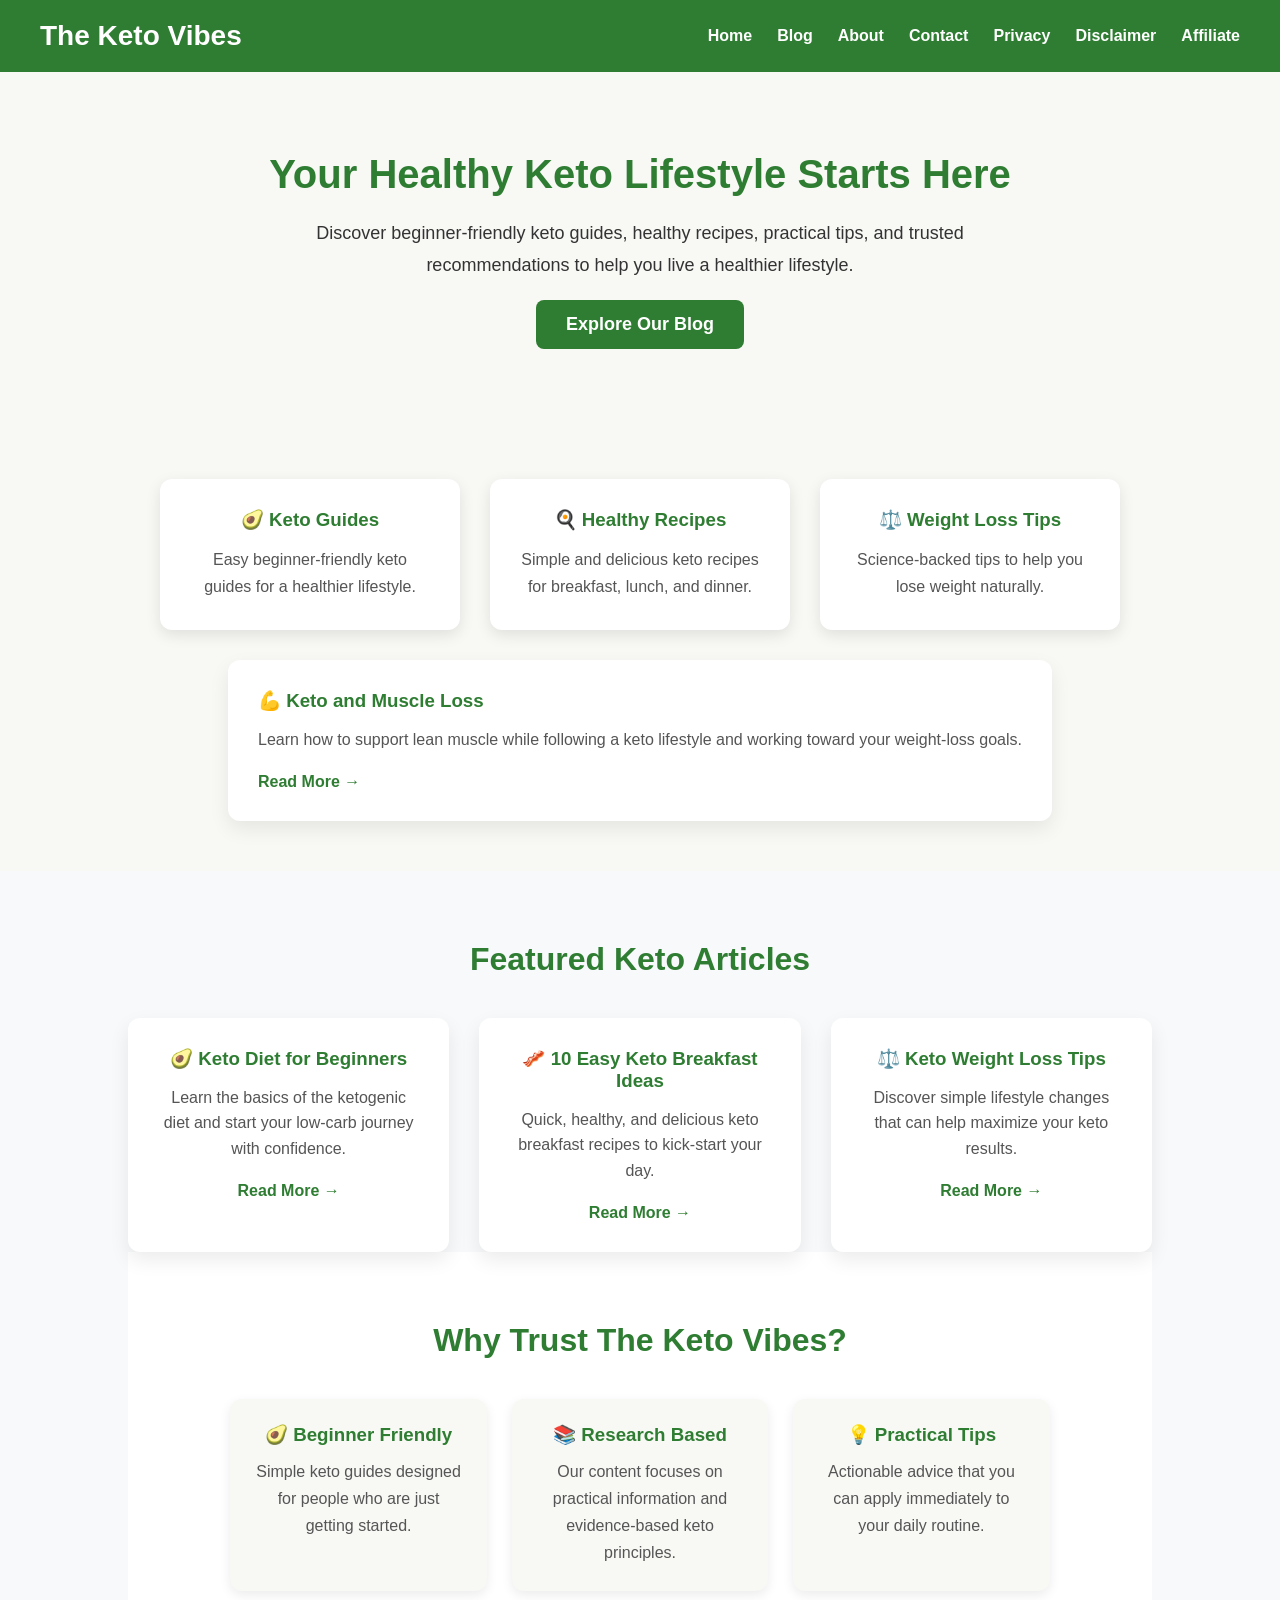
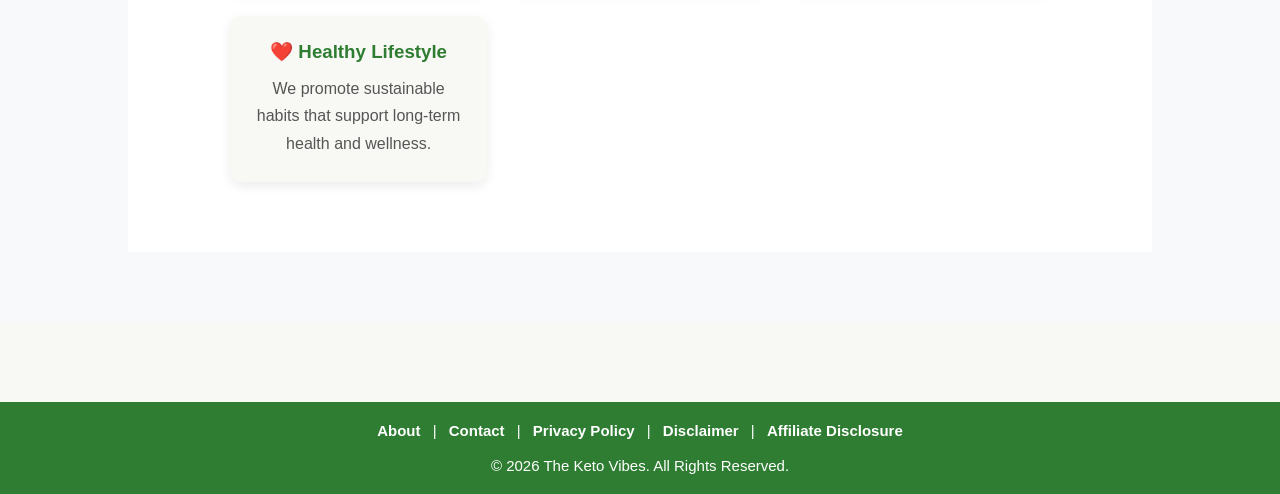
==== index.html @ ac29fd6d "Add keto and muscle loss to homepage" ====
<!DOCTYPE html>
<html lang="en">

<head>
    <meta charset="UTF-8">
    <meta name="viewport" content="width=device-width, initial-scale=1.0">
    <title>The Keto Vibes</title>

    <link rel="stylesheet" href="style.css">
</head>

<body>

    <header>
        <div class="logo">
            <h1>The Keto Vibes</h1>
        </div>

        <nav>
            <ul>
                <li><a href="index.html">Home</a></li>
            <li><a href="blog.html">Blog</a></li>
                <li><a href="about.html">About</a></li>
                <li><a href="contact.html">Contact</a></li>
                <li><a href="privacy-policy.html">Privacy</a></li>
                <li><a href="disclaimer.html">Disclaimer</a></li>
                <li><a href="affiliate-disclosure.html">Affiliate</a></li>
            </ul>
        </nav>
    </header>

    <main>

        <section class="hero">

    <h2>Your Healthy Keto Lifestyle Starts Here</h2>

    <p>
        Discover beginner-friendly keto guides, healthy recipes, practical tips, and trusted recommendations to help you live a healthier lifestyle.
    </p>

    <br>

    <a href="blog.html" class="btn">
        Explore Our Blog
    </a>

</section>
<section class="features">

    <div class="feature-card">
        <h3>🥑 Keto Guides</h3>
        <p>Easy beginner-friendly keto guides for a healthier lifestyle.</p>
    </div>

    <div class="feature-card">
        <h3>🍳 Healthy Recipes</h3>
        <p>Simple and delicious keto recipes for breakfast, lunch, and dinner.</p>
    </div>

    <div class="feature-card">
        <h3>⚖️ Weight Loss Tips</h3>
        <p>Science-backed tips to help you lose weight naturally.</p>
    </div>
<div class="post-card">
    <h3>💪 Keto and Muscle Loss</h3>
    <p>Learn how to support lean muscle while following a keto lifestyle and working toward your weight-loss goals.</p>
    <a href="keto-and-muscle-loss.html">Read More →</a>
</div>
</section>

    </main>
<section class="featured-posts">
    <h2>Featured Keto Articles</h2>

    <div class="posts-grid">

        <div class="post-card">
            <h3>🥑 Keto Diet for Beginners</h3>
            <p>Learn the basics of the ketogenic diet and start your low-carb journey with confidence.</p>
<a href="keto-diet-for-beginners.html">Read More →</a>        </div>

        <div class="post-card">
            <h3>🥓 10 Easy Keto Breakfast Ideas</h3>
            <p>Quick, healthy, and delicious keto breakfast recipes to kick-start your day.</p>
<a href="10-easy-keto-breakfast-ideas.html">Read More →</a>        </div>

        <div class="post-card">
            <h3>⚖️ Keto Weight Loss Tips</h3>
            <p>Discover simple lifestyle changes that can help maximize your keto results.</p>
<a href="keto-weight-loss-tips.html">Read More →</a>        </div>

    </div>
    <section class="trust-section">

<h2>Why Trust The Keto Vibes?</h2>

<div class="trust-grid">

<div class="trust-card">
<h3>🥑 Beginner Friendly</h3>
<p>Simple keto guides designed for people who are just getting started.</p>
</div>

<div class="trust-card">
<h3>📚 Research Based</h3>
<p>Our content focuses on practical information and evidence-based keto principles.</p>
</div>

<div class="trust-card">
<h3>💡 Practical Tips</h3>
<p>Actionable advice that you can apply immediately to your daily routine.</p>
</div>

<div class="trust-card">
<h3>❤️ Healthy Lifestyle</h3>
<p>We promote sustainable habits that support long-term health and wellness.</p>
</div>

</div>

</section>
</section>
    <footer>

    <p>
        <a href="about.html">About</a> |
        <a href="contact.html">Contact</a> |
        <a href="privacy-policy.html">Privacy Policy</a> |
        <a href="disclaimer.html">Disclaimer</a> |
        <a href="affiliate-disclosure.html">Affiliate Disclosure</a>
    </p>

    <br>

    <p>&copy; 2026 The Keto Vibes. All Rights Reserved.</p>

</footer>

</body>

</html>
---- style.css ----
* {
    margin: 0;
    padding: 0;
    box-sizing: border-box;
}

body {
    font-family: Arial, sans-serif;
    background: #f8f9f5;
    color: #333;
}

/* Header */

header {
    background: #2e7d32;
    color: white;
    padding: 20px 40px;
    display: flex;
    justify-content: space-between;
    align-items: center;
}

.logo h1 {
    font-size: 28px;
}

nav ul {
    list-style: none;
    display: flex;
    gap: 25px;
}

nav a {
    color: white;
    text-decoration: none;
    font-weight: bold;
}

nav a:hover {
    color: #ffe082;
}

/* Hero Section */

.hero {
    text-align: center;
    padding: 80px 20px;
}

.hero h2 {
    font-size: 40px;
    color: #2e7d32;
    margin-bottom: 20px;
}

.hero p {
    font-size: 18px;
    max-width: 700px;
    margin: auto;
    line-height: 1.8;
}

/* Footer */

footer {
    background: #2e7d32;
    color: white;
    text-align: center;
    padding: 20px;
    margin-top: 80px;
}

footer p {
    font-size: 15px;
}
/* Hero Button */
.btn {
    display: inline-block;
    background: #2e7d32;
    color: white;
    padding: 14px 30px;
    text-decoration: none;
    font-size: 18px;
    font-weight: bold;
    border-radius: 8px;
    transition: 0.3s;
}

.btn:hover {
    background: #1b5e20;
}
/* ===== Features Section ===== */

.features {
    display: flex;
    justify-content: center;
    gap: 30px;
    padding: 50px 30px;
    flex-wrap: wrap;
}

.feature-card {
    background: white;
    width: 300px;
    padding: 30px;
    border-radius: 12px;
    text-align: center;
    box-shadow: 0 5px 15px rgba(0,0,0,0.1);
    transition: 0.3s;
}

.feature-card:hover {
    transform: translateY(-8px);
}

.feature-card h3 {
    color: #2e7d32;
    margin-bottom: 15px;
}

.feature-card p {
    line-height: 1.7;
    color: #555;
}
/* =========================
   Mobile Responsive
========================= */

@media (max-width:768px){

header{
    flex-direction:column;
    padding:20px;
}

.logo h1{
    text-align:center;
    margin-bottom:20px;
}

nav ul{
    flex-wrap:wrap;
    justify-content:center;
    gap:15px;
}

.hero h2{
    font-size:32px;
}

.hero p{
    font-size:18px;
}

.features{
    flex-direction:column;
    align-items:center;
}

.feature-card{
    width:90%;
}

}
/* ===========================
   Mobile Responsive Design
=========================== */

@media (max-width: 768px) {

header{
    flex-direction: column;
    padding:20px;
    gap:20px;
}

.logo h1{
    font-size:18px;
    text-align:center;
}

nav ul{
    flex-wrap:wrap;
    justify-content:center;
    gap:12px;
}

nav a{
    font-size:15px;
}

.hero h2{
    font-size:34px;
}

.hero p{
    font-size:18px;
}

.features{
    grid-template-columns:1fr;
}

.feature-card{
    margin-bottom:20px;
}

}
/* ===========================
   Footer Links
=========================== */

footer a{
    color:white;
    text-decoration:none;
    margin:0 8px;
    font-weight:bold;
}

footer a:hover{
text-decoration: underline;
}

/* ==========================
Featured Articles Section
========================== */

.featured-posts {
    padding: 70px 10%;
    background: #f8f9fa;
    text-align: center;
}

.featured-posts h2 {
    font-size: 2rem;
    color: #2e7d32;
    margin-bottom: 40px;
}

.posts-grid {
    display: grid;
    grid-template-columns: repeat(auto-fit, minmax(280px, 1fr));
    gap: 30px;
}

.post-card {
    background: #ffffff;
    padding: 30px;
    border-radius: 12px;
    box-shadow: 0 8px 20px rgba(0,0,0,0.08);
    transition: transform 0.3s ease, box-shadow 0.3s ease;
}

.post-card:hover {
    transform: translateY(-8px);
    box-shadow: 0 12px 25px rgba(0,0,0,0.15);
}

.post-card h3 {
    color: #2e7d32;
    margin-bottom: 15px;
}

.post-card p {
    color: #555;
    line-height: 1.6;
    margin-bottom: 20px;
}

.post-card a {
    color: #2e7d32;
    text-decoration: none;
    font-weight: bold;
}

.post-card a:hover {
    text-decoration: underline;
}
/* ==========================
   Article Page
========================== */

.article-page {
    max-width: 900px;
    margin: 60px auto;
    padding: 0 20px;
}

.article-header {
    text-align: center;
    margin-bottom: 40px;
}

.article-header h1 {
    font-size: 2.5rem;
    color: #2e7d32;
    margin-bottom: 15px;
}

.article-meta {
    color: #777;
    font-size: 0.95rem;
}

.article-content {
    background: #fff;
    padding: 40px;
    border-radius: 12px;
    box-shadow: 0 8px 20px rgba(0,0,0,0.08);
    line-height: 1.9;
    font-size: 18px;
    color: #444;
}

.article-content h2 {
    color: #2e7d32;
    margin-top: 40px;
    margin-bottom: 15px;
}

.article-content h3 {
    color: #388e3c;
    margin-top: 30px;
}

.article-content p {
    margin-bottom: 20px;
}

.article-content ul,
.article-content ol {
    margin: 20px 0;
    padding-left: 30px;
    text-align: left;
}

.article-content li {
    margin-bottom: 10px;
    text-align: left;
}

.article-content img {
    width: 100%;
    border-radius: 12px;
    margin: 30px 0;
}
.featured-image {
    display: block;
    width: 100%;
    max-width: 100%;
    height: auto;
    border-radius: 12px;
    margin: 20px auto 30px;
}

.article-intro{
    background:#f4f9f4;
    border-left:5px solid #2e7d32;
    padding:20px;
    margin-bottom:35px;
    border-radius:8px;
}

.article-intro p{
    margin:0;
    font-size:18px;
}
.table-of-contents{
    background:#f8f8f8;
    border:1px solid #ddd;
    border-radius:10px;
    padding:20px;
    margin-bottom:35px;
}

.table-of-contents h3{
    margin-top:0;
    color:#2e7d32;
}

.table-of-contents ul{
    margin:15px 0 0;
    padding-left:20px;
}

.table-of-contents li{
    margin-bottom:10px;
}

.table-of-contents a{
    color:#2e7d32;
    text-decoration:none;
    font-weight:500;
}

.table-of-contents a:hover{
    text-decoration:underline;
}
.recommended-box{
background:#eef8ee;
border:2px solid #2e7d32;
padding:30px;
border-radius:12px;
margin-top:50px;
text-align:center;
}

.recommended-box h2{
color:#2e7d32;
margin-bottom:15px;
}

.recommended-box p{
font-size:18px;
margin-bottom:25px;
line-height:1.7;
}

.recommend-btn{
display:inline-block;
background:#2e7d32;
color:white;
padding:14px 28px;
border-radius:8px;
text-decoration:none;
font-weight:bold;
transition:.3s;
}

.recommend-btn:hover{
background:#1b5e20;
}
/* ==========================
Trust Section
========================== */

.trust-section{
padding:70px 10%;
text-align:center;
background:#ffffff;
}

.trust-section h2{
font-size:2rem;
color:#2e7d32;
margin-bottom:40px;
}

.trust-grid{
display:grid;
grid-template-columns:repeat(auto-fit,minmax(220px,1fr));
gap:25px;
}

.trust-card{
background:#f8f9f5;
padding:25px;
border-radius:12px;
box-shadow:0 4px 12px rgba(0,0,0,0.08);
}

.trust-card h3{
color:#2e7d32;
margin-bottom:12px;
}

.trust-card p{
line-height:1.7;
color:#555;
}
.featured-image {
    display: block;
    width: 100%;
    max-width: 100%;
    height: auto;
    border-radius: 12px;
    margin: 20px auto 30px;
}
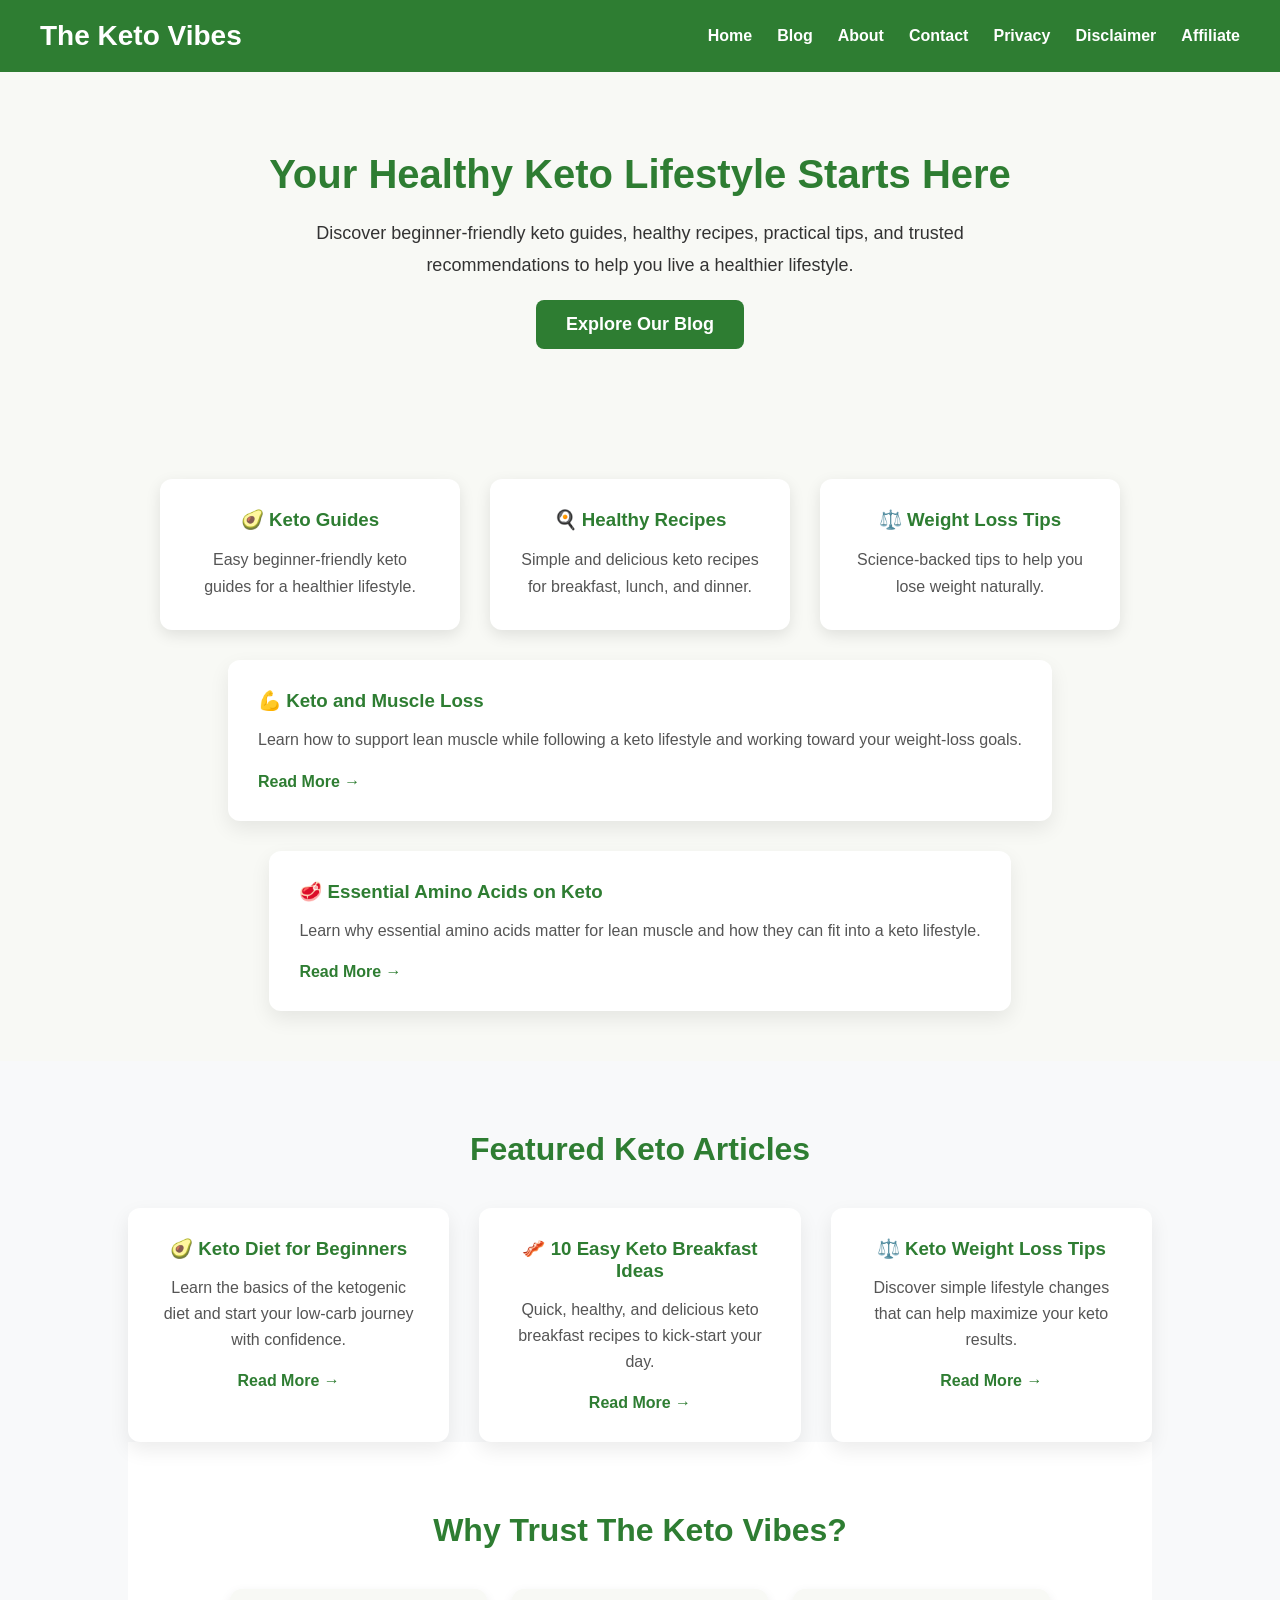
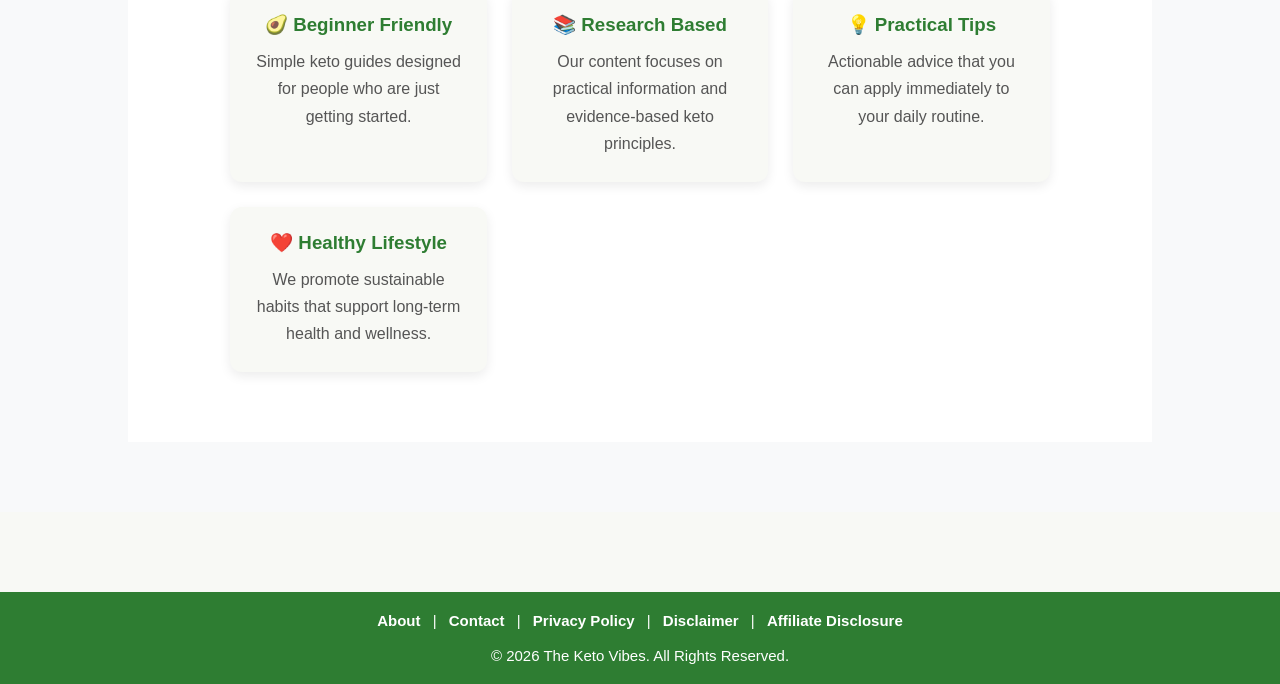
==== commit 76e28935: "Add essential amino acids on keto article" ====
--- a/index.html
+++ b/index.html
@@ -66,6 +66,11 @@
     <h3>💪 Keto and Muscle Loss</h3>
     <p>Learn how to support lean muscle while following a keto lifestyle and working toward your weight-loss goals.</p>
     <a href="keto-and-muscle-loss.html">Read More →</a>
+</div>
+<div class="post-card">
+    <h3>🥩 Essential Amino Acids on Keto</h3>
+    <p>Learn why essential amino acids matter for lean muscle and how they can fit into a keto lifestyle.</p>
+    <a href="essential-amino-acids-on-keto.html">Read More →</a>
 </div>
 </section>
 
--- a/style.css
+++ b/style.css
@@ -476,4 +476,22 @@
     height: auto;
     border-radius: 12px;
     margin: 20px auto 30px;
+}/* Advanced Amino CTA Button */
+.cta-button {
+    display: inline-block;
+    background-color: #2e7d32;
+    color: #ffffff;
+    padding: 14px 28px;
+    font-size: 17px;
+    font-weight: 700;
+    text-decoration: none;
+    border-radius: 8px;
+    margin-top: 15px;
+    transition: background-color 0.2s ease, transform 0.2s ease;
+}
+
+.cta-button:hover {
+    background-color: #256628;
+    color: #ffffff;
+    transform: translateY(-2px);
 }
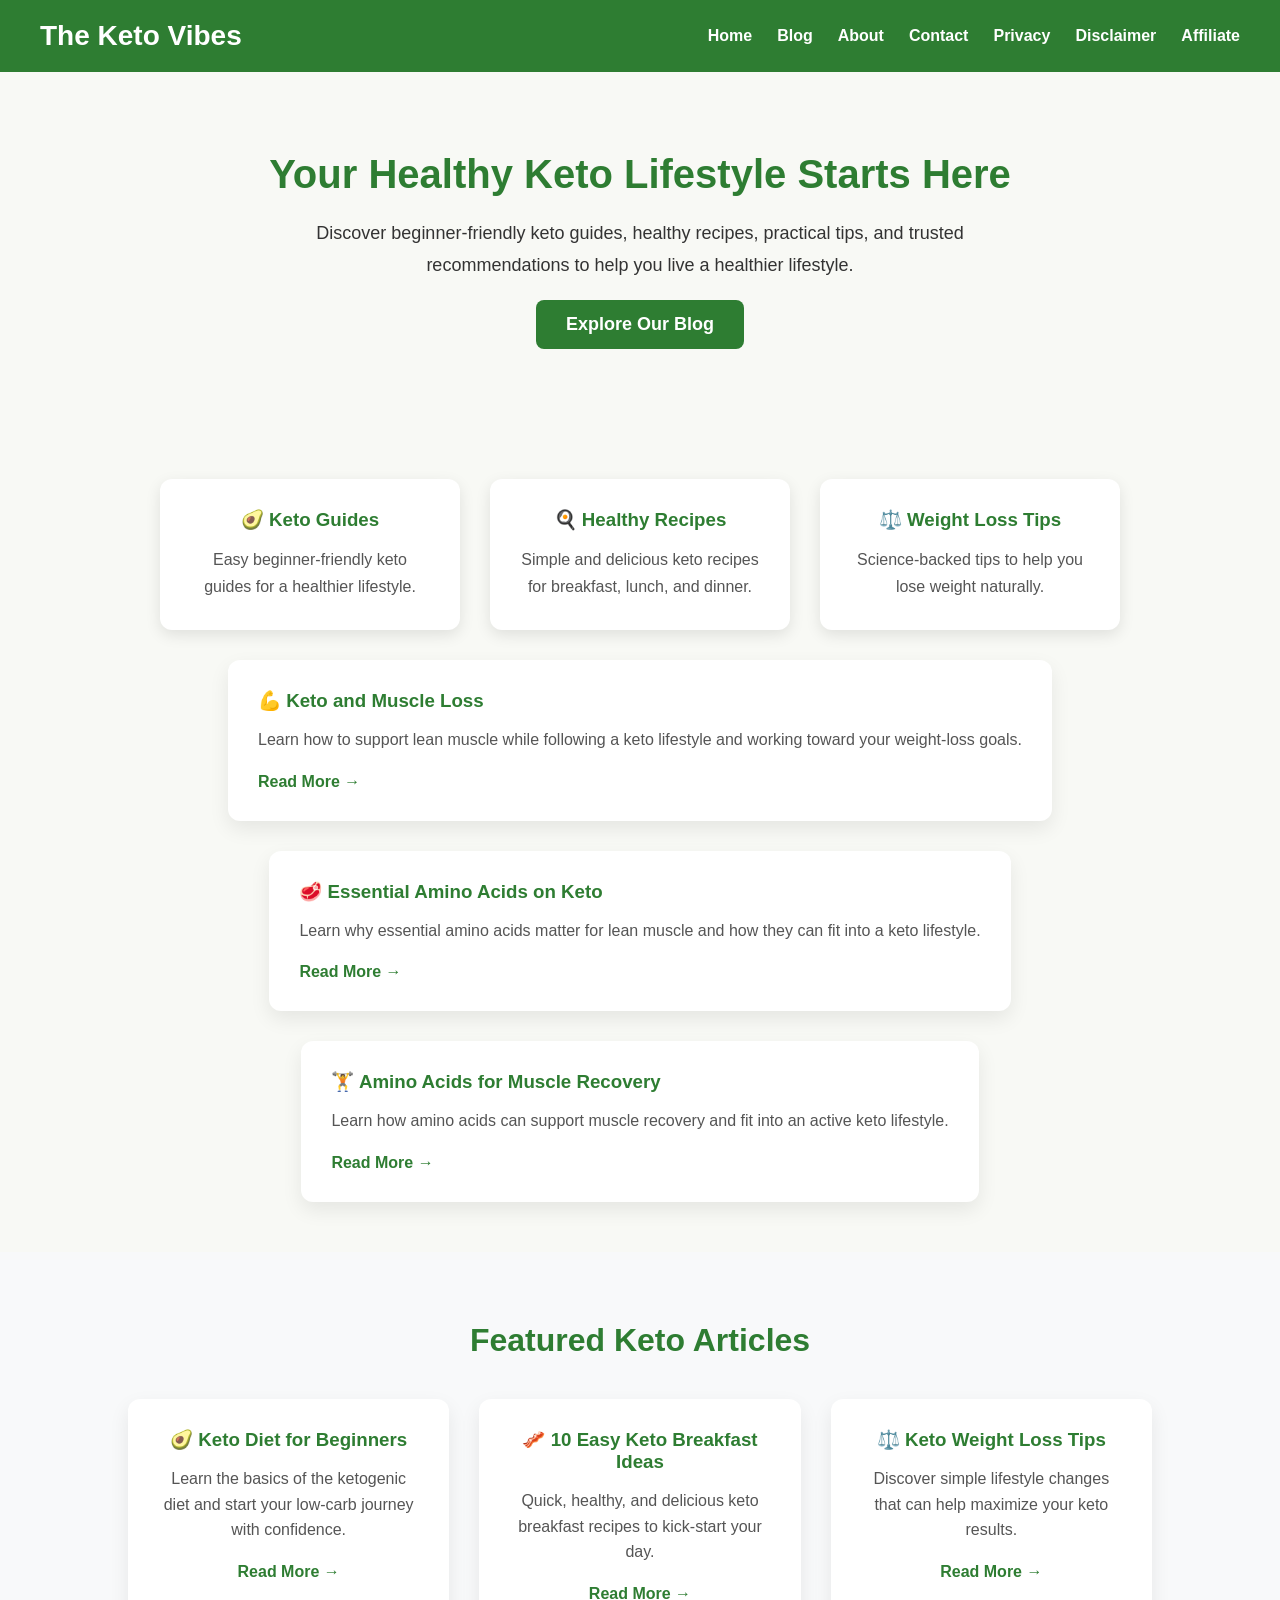
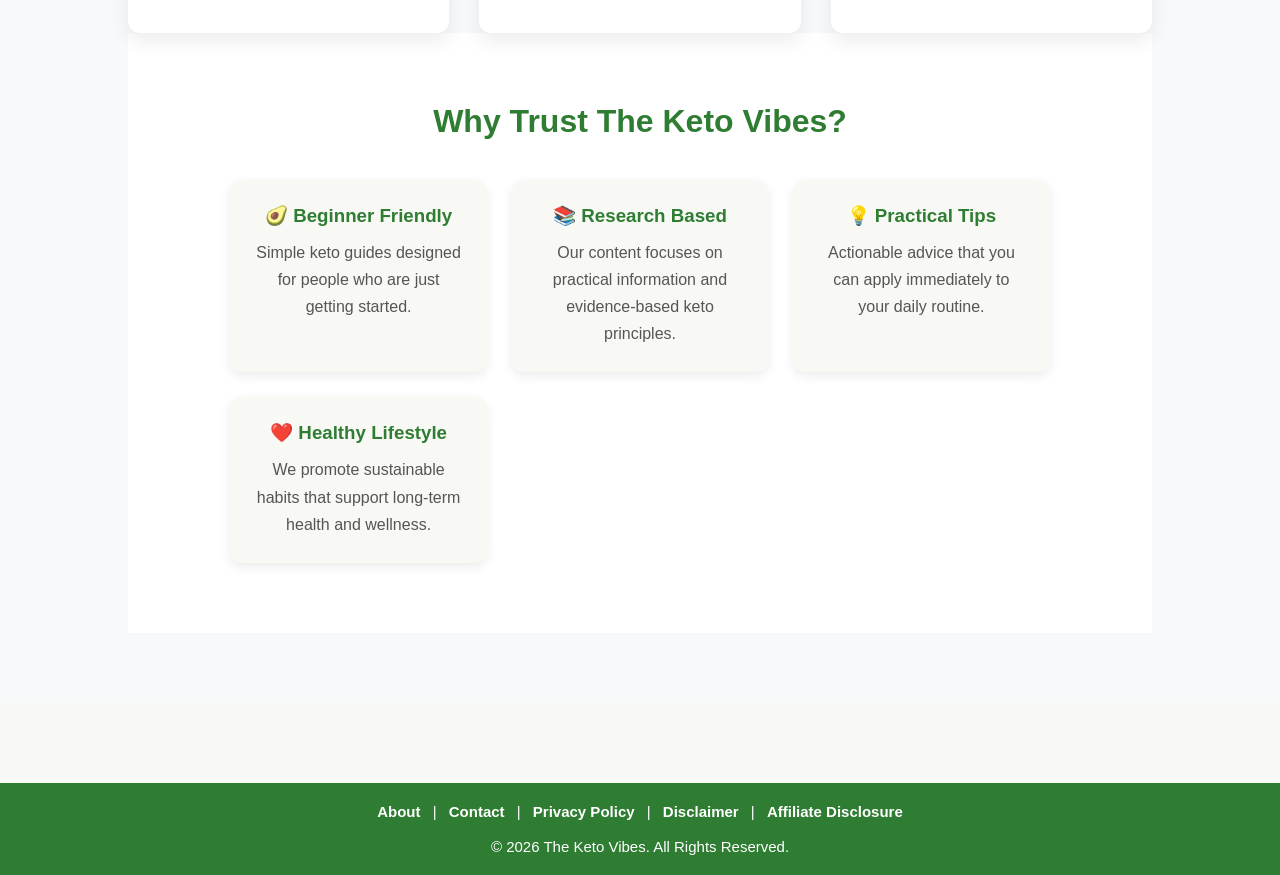
==== commit 26dda41d: "Add amino acid muscle recovery article" ====
--- a/index.html
+++ b/index.html
@@ -72,6 +72,11 @@
     <p>Learn why essential amino acids matter for lean muscle and how they can fit into a keto lifestyle.</p>
     <a href="essential-amino-acids-on-keto.html">Read More →</a>
 </div>
+<div class="post-card">
+    <h3>🏋️ Amino Acids for Muscle Recovery</h3>
+    <p>Learn how amino acids can support muscle recovery and fit into an active keto lifestyle.</p>
+    <a href="amino-acids-for-muscle-recovery.html">Read More →</a>
+</div>
 </section>
 
     </main>
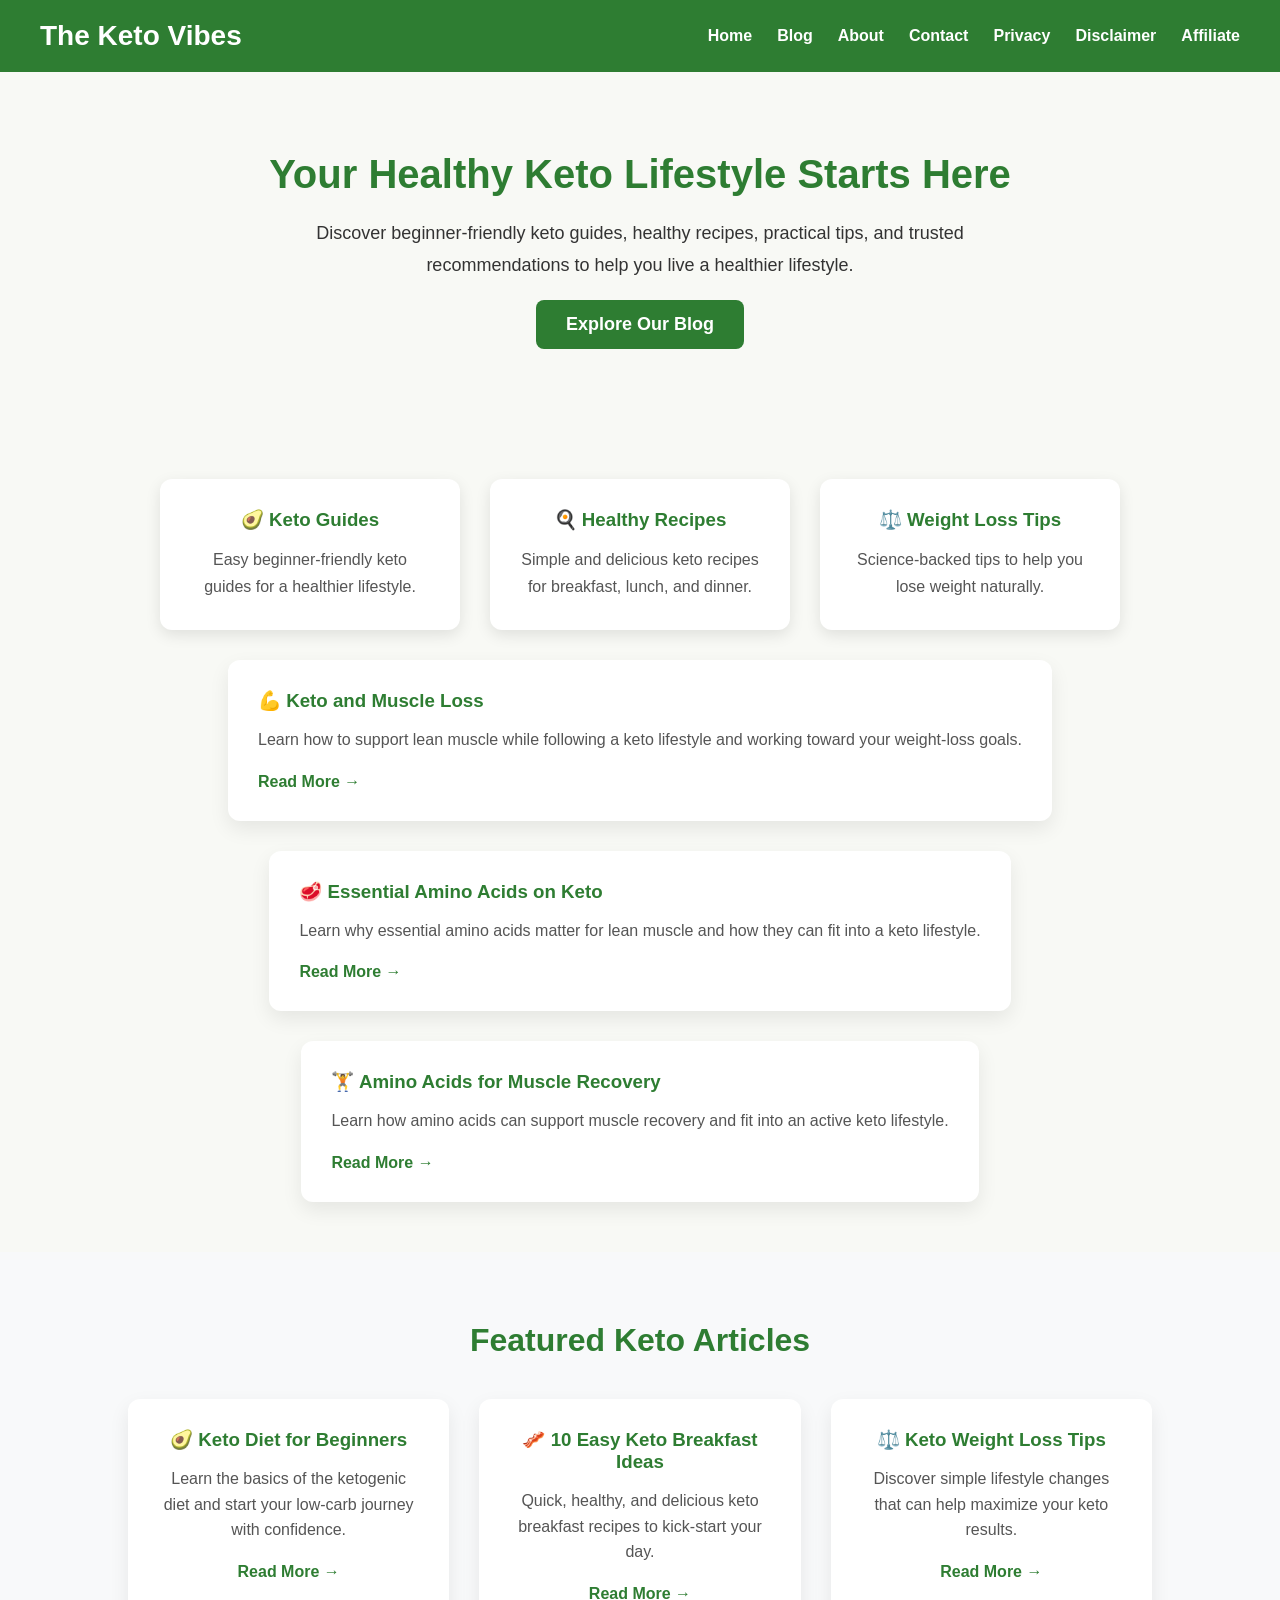
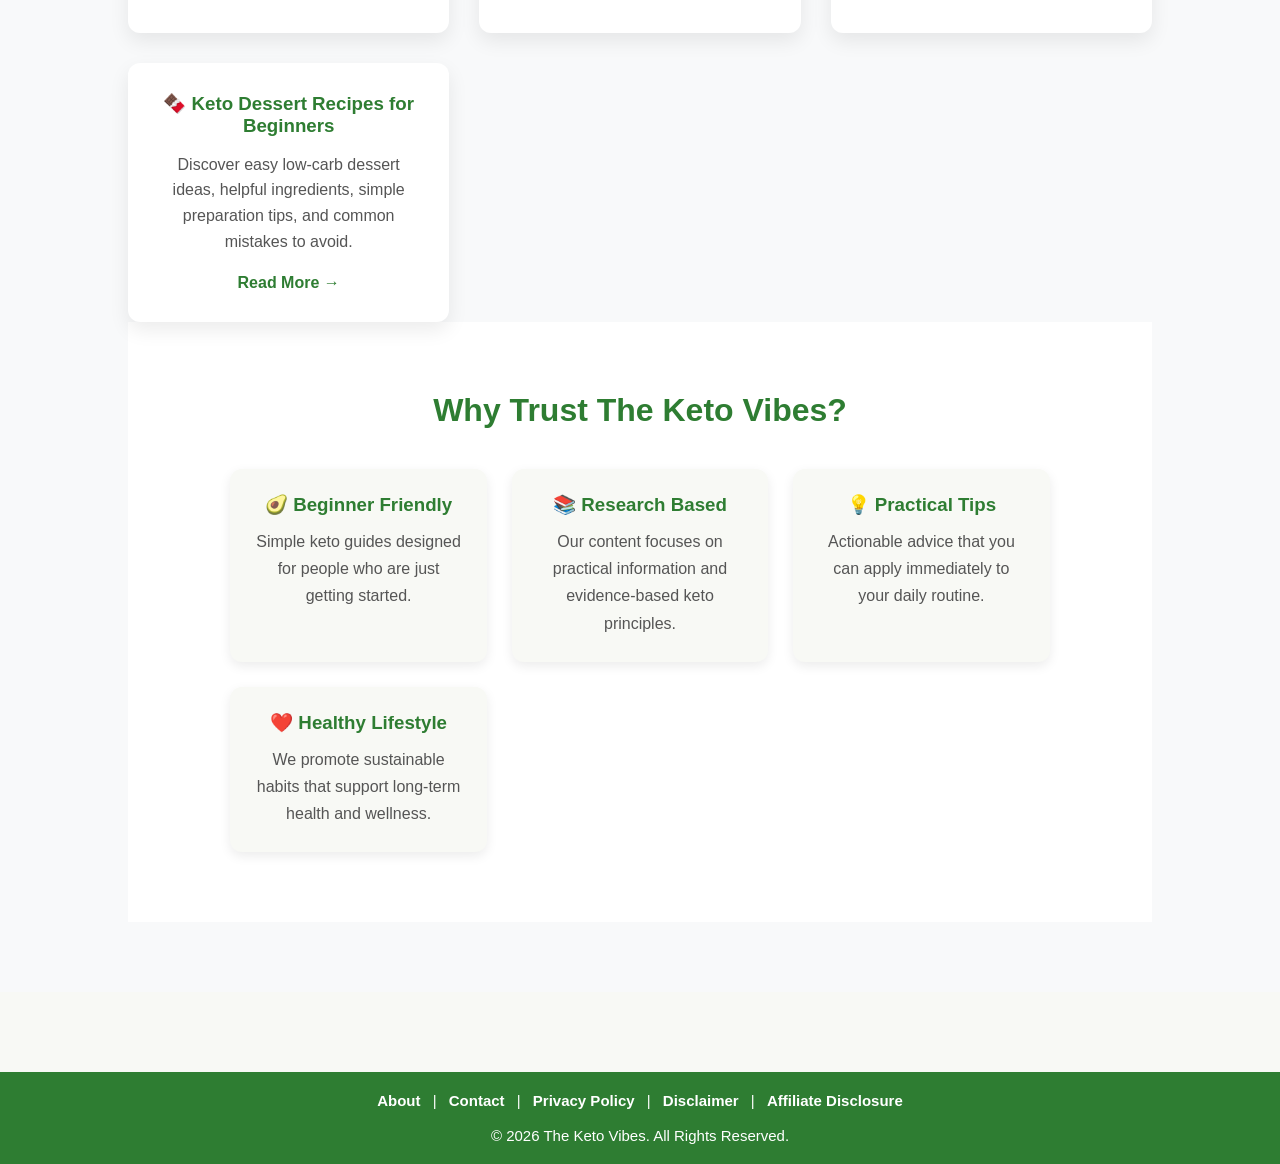
==== commit 0018ad4f: "Add keto dessert recipes article" ====
--- a/index.html
+++ b/index.html
@@ -99,7 +99,11 @@
             <h3>⚖️ Keto Weight Loss Tips</h3>
             <p>Discover simple lifestyle changes that can help maximize your keto results.</p>
 <a href="keto-weight-loss-tips.html">Read More →</a>        </div>
-
+<div class="post-card">
+    <h3>🍫 Keto Dessert Recipes for Beginners</h3>
+    <p>Discover easy low-carb dessert ideas, helpful ingredients, simple preparation tips, and common mistakes to avoid.</p>
+    <a href="keto-dessert-recipes.html">Read More →</a>
+</div>
     </div>
     <section class="trust-section">
 
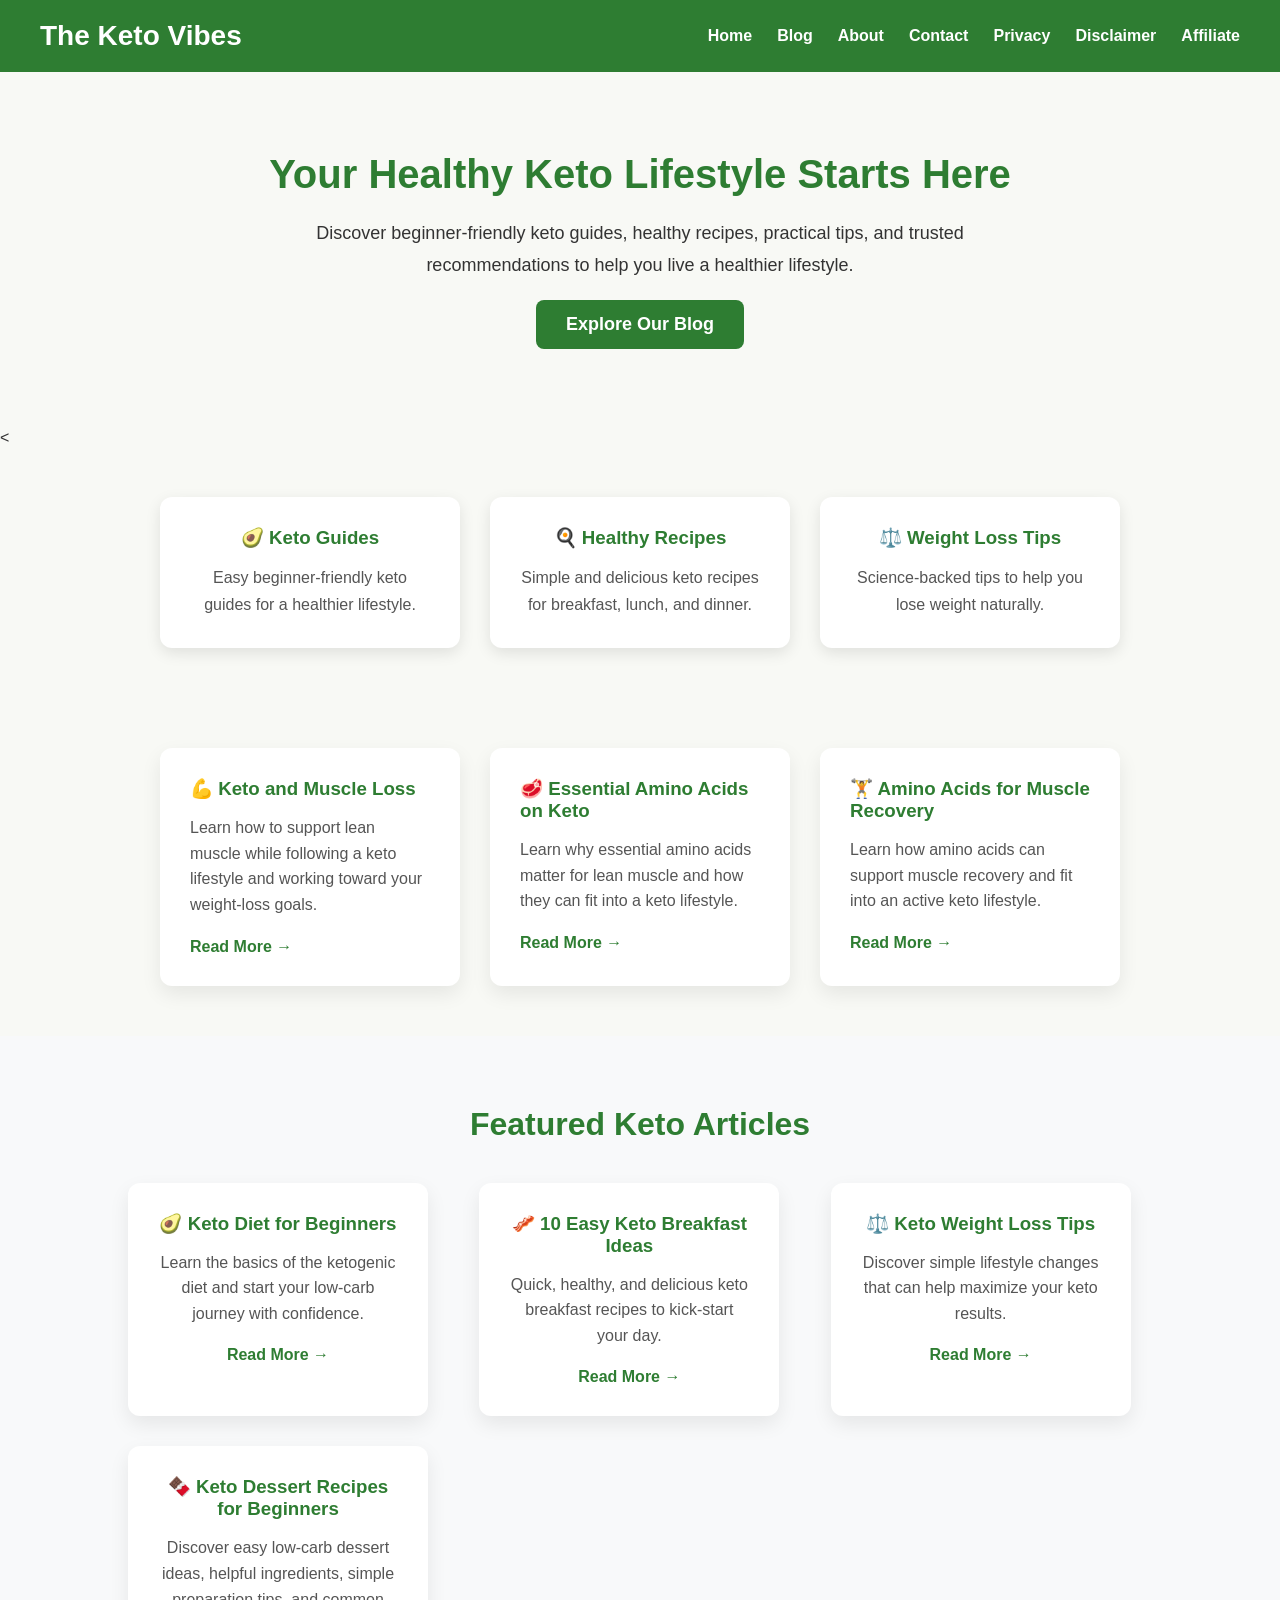
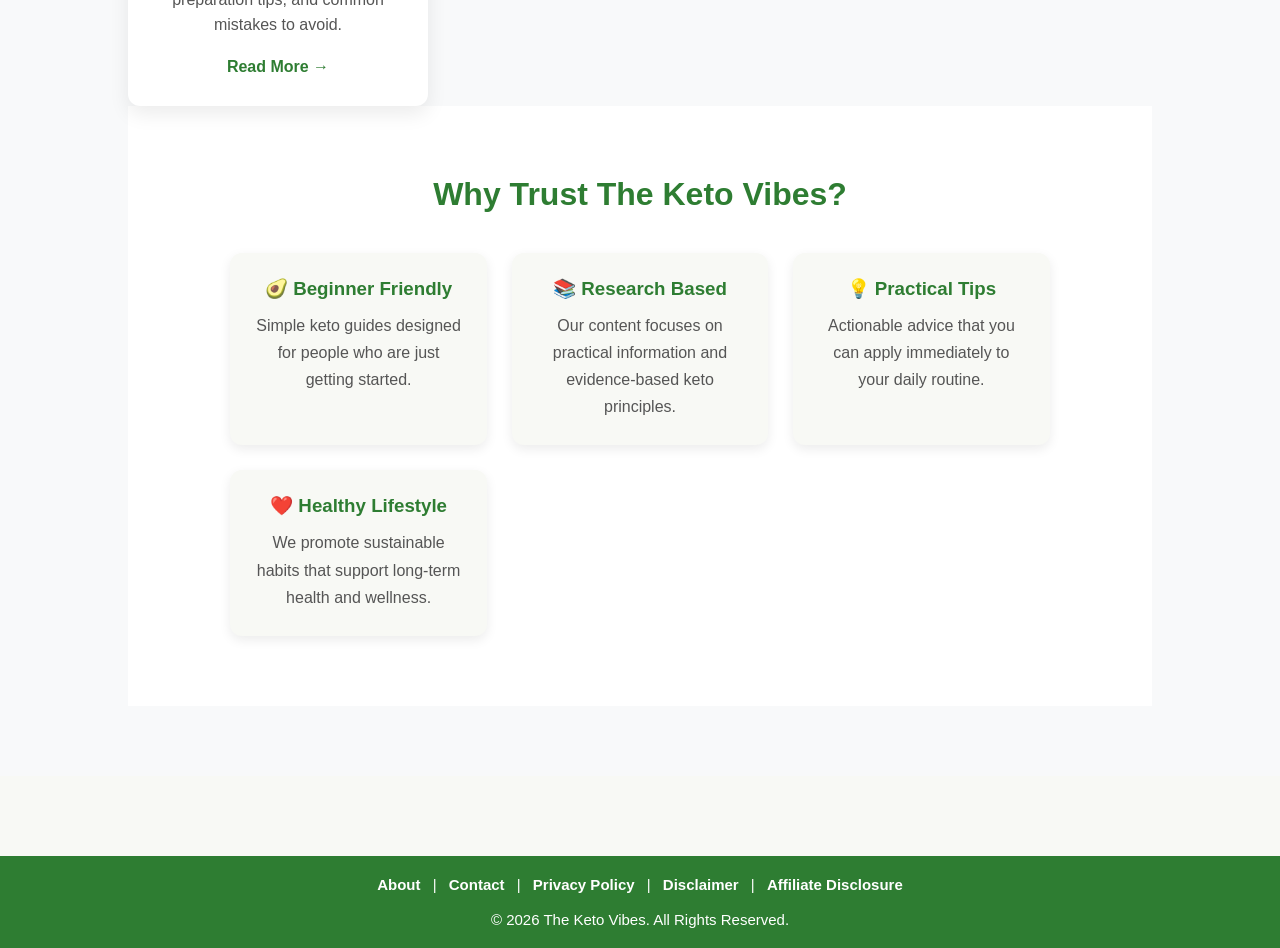
==== commit 08a4b6d5: "Improve homepage card layout" ====
--- a/index.html
+++ b/index.html
@@ -46,7 +46,7 @@
     </a>
 
 </section>
-<section class="features">
+<<section class="features">
 
     <div class="feature-card">
         <h3>🥑 Keto Guides</h3>
@@ -62,21 +62,29 @@
         <h3>⚖️ Weight Loss Tips</h3>
         <p>Science-backed tips to help you lose weight naturally.</p>
     </div>
-<div class="post-card">
-    <h3>💪 Keto and Muscle Loss</h3>
-    <p>Learn how to support lean muscle while following a keto lifestyle and working toward your weight-loss goals.</p>
-    <a href="keto-and-muscle-loss.html">Read More →</a>
-</div>
-<div class="post-card">
-    <h3>🥩 Essential Amino Acids on Keto</h3>
-    <p>Learn why essential amino acids matter for lean muscle and how they can fit into a keto lifestyle.</p>
-    <a href="essential-amino-acids-on-keto.html">Read More →</a>
-</div>
-<div class="post-card">
-    <h3>🏋️ Amino Acids for Muscle Recovery</h3>
-    <p>Learn how amino acids can support muscle recovery and fit into an active keto lifestyle.</p>
-    <a href="amino-acids-for-muscle-recovery.html">Read More →</a>
-</div>
+
+</section>
+
+<section class="posts">
+
+    <div class="post-card">
+        <h3>💪 Keto and Muscle Loss</h3>
+        <p>Learn how to support lean muscle while following a keto lifestyle and working toward your weight-loss goals.</p>
+        <a href="keto-and-muscle-loss.html">Read More →</a>
+    </div>
+
+    <div class="post-card">
+        <h3>🥩 Essential Amino Acids on Keto</h3>
+        <p>Learn why essential amino acids matter for lean muscle and how they can fit into a keto lifestyle.</p>
+        <a href="essential-amino-acids-on-keto.html">Read More →</a>
+    </div>
+
+    <div class="post-card">
+        <h3>🏋️ Amino Acids for Muscle Recovery</h3>
+        <p>Learn how amino acids can support muscle recovery and fit into an active keto lifestyle.</p>
+        <a href="amino-acids-for-muscle-recovery.html">Read More →</a>
+    </div>
+
 </section>
 
     </main>
--- a/style.css
+++ b/style.css
@@ -99,10 +99,17 @@
     padding: 50px 30px;
     flex-wrap: wrap;
 }
-
+.posts {
+    display: flex;
+    justify-content: center;
+    gap: 30px;
+    padding: 50px 30px;
+    flex-wrap: wrap;
+}
 .feature-card {
     background: white;
     width: 300px;
+    box-sizing: border-box;
     padding: 30px;
     border-radius: 12px;
     text-align: center;
@@ -246,6 +253,8 @@
 
 .post-card {
     background: #ffffff;
+    width: 300px;
+    box-sizing: border-box;
     padding: 30px;
     border-radius: 12px;
     box-shadow: 0 8px 20px rgba(0,0,0,0.08);
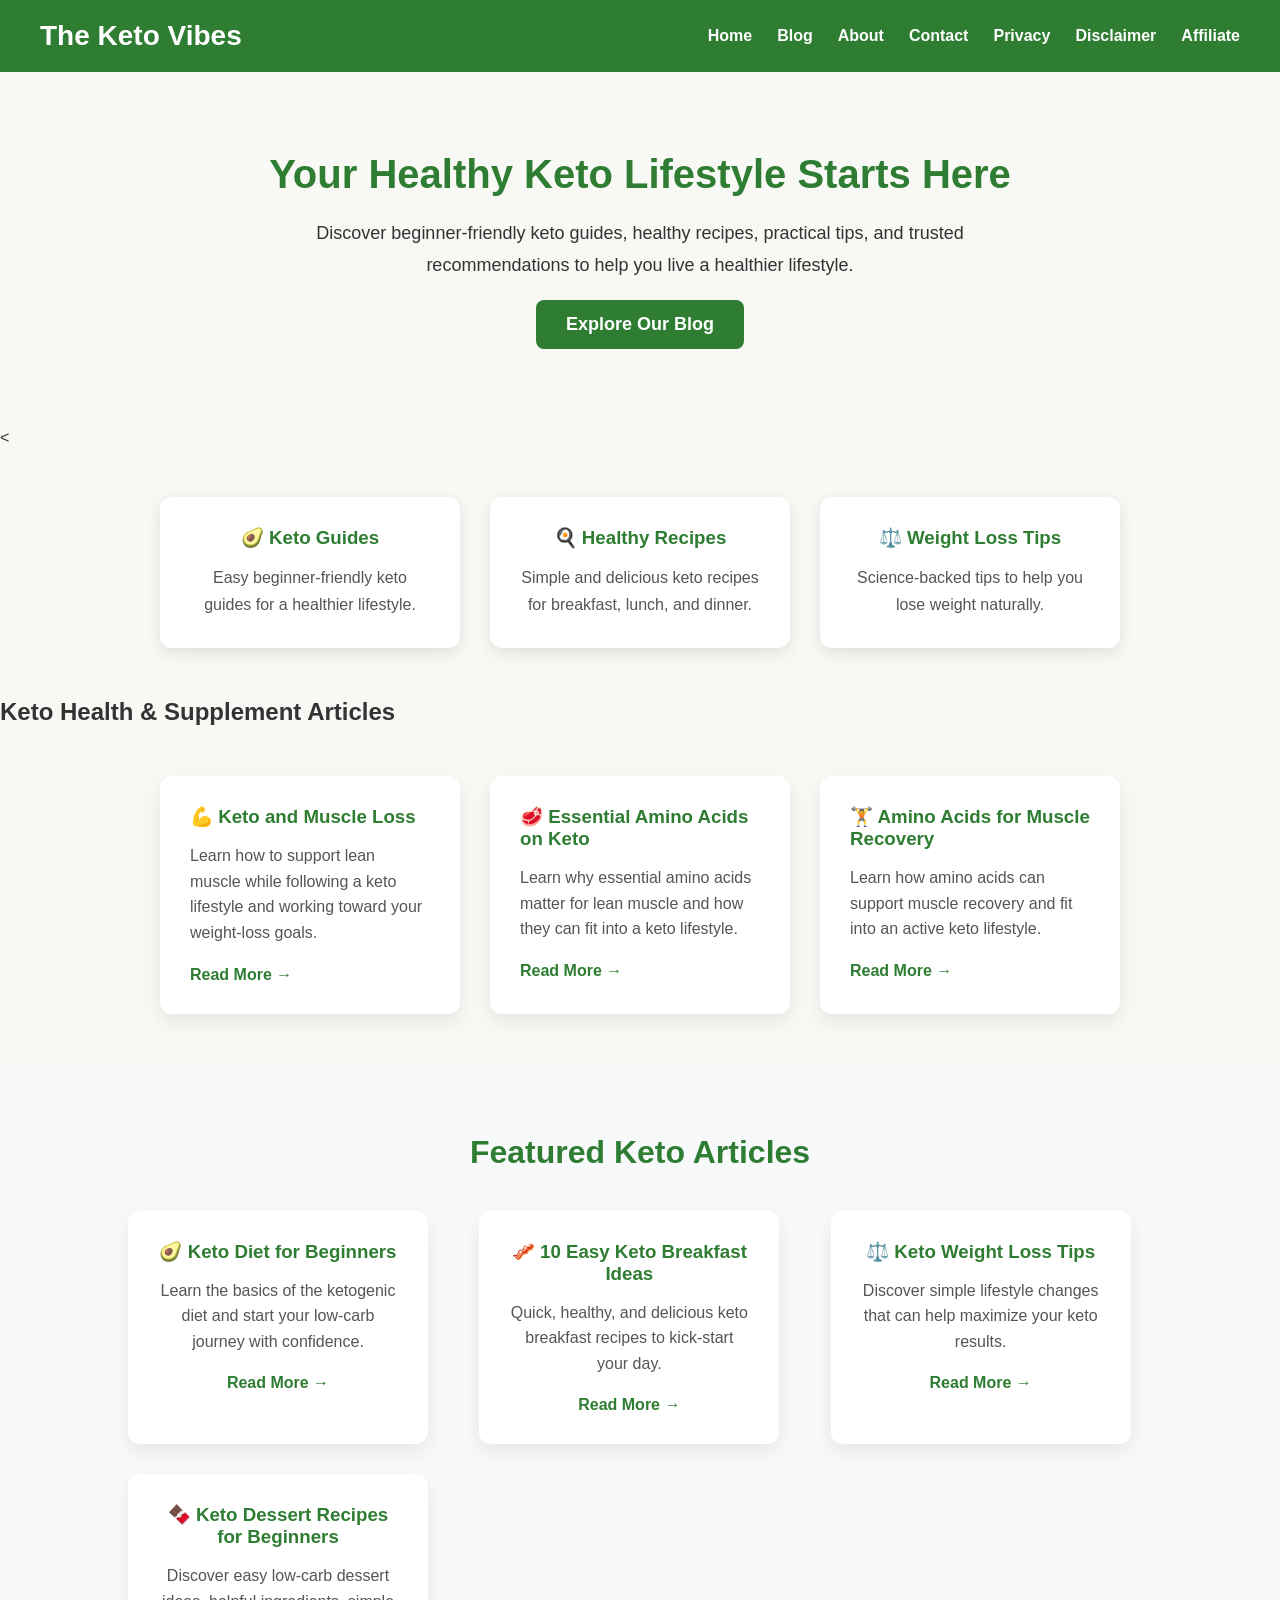
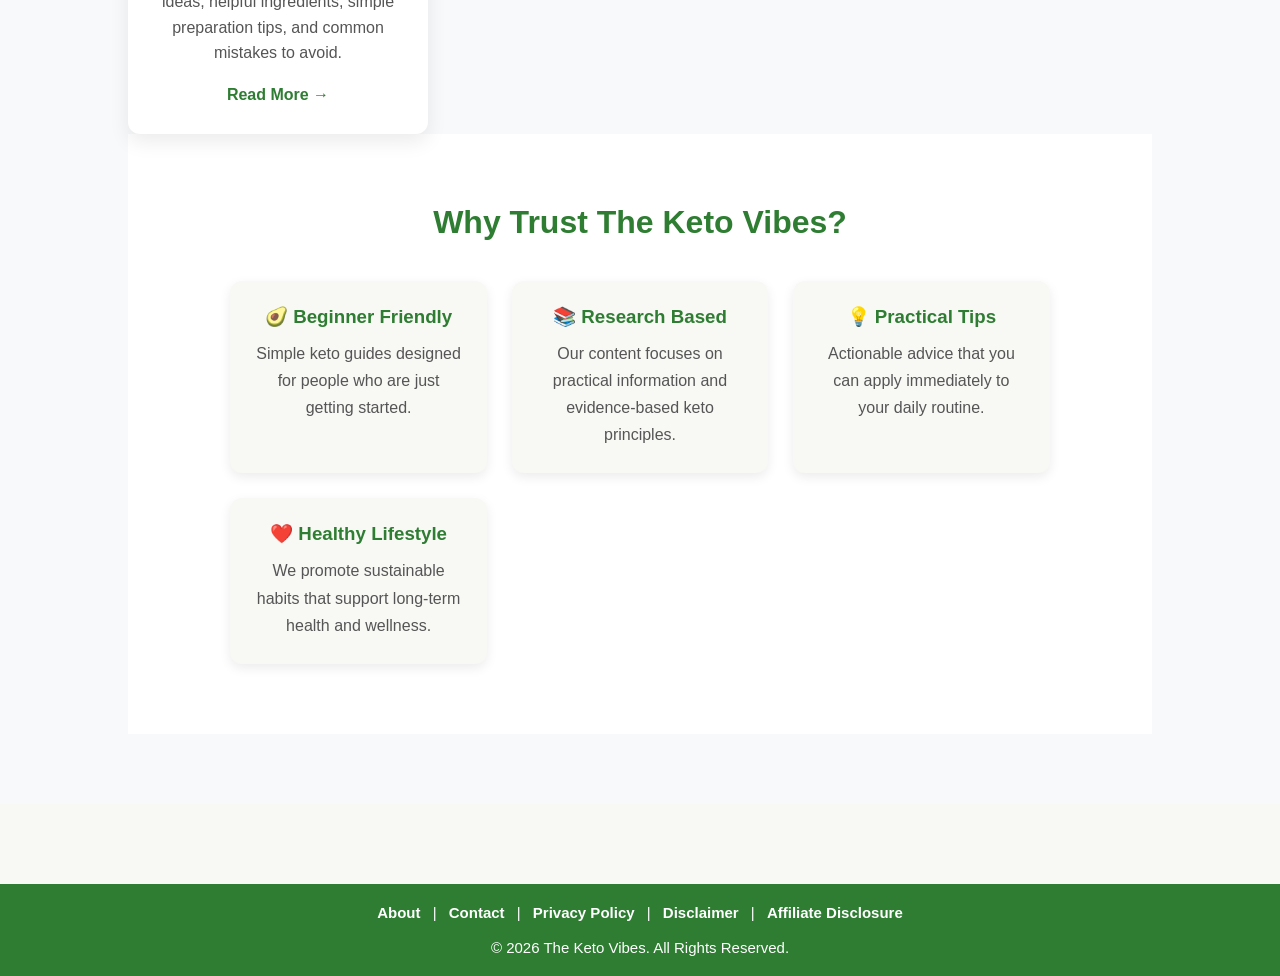
==== commit 78b48d1e: "Add section heading for keto articles" ====
--- a/index.html
+++ b/index.html
@@ -64,7 +64,7 @@
     </div>
 
 </section>
-
+<h2 class="section-title">Keto Health & Supplement Articles</h2>
 <section class="posts">
 
     <div class="post-card">
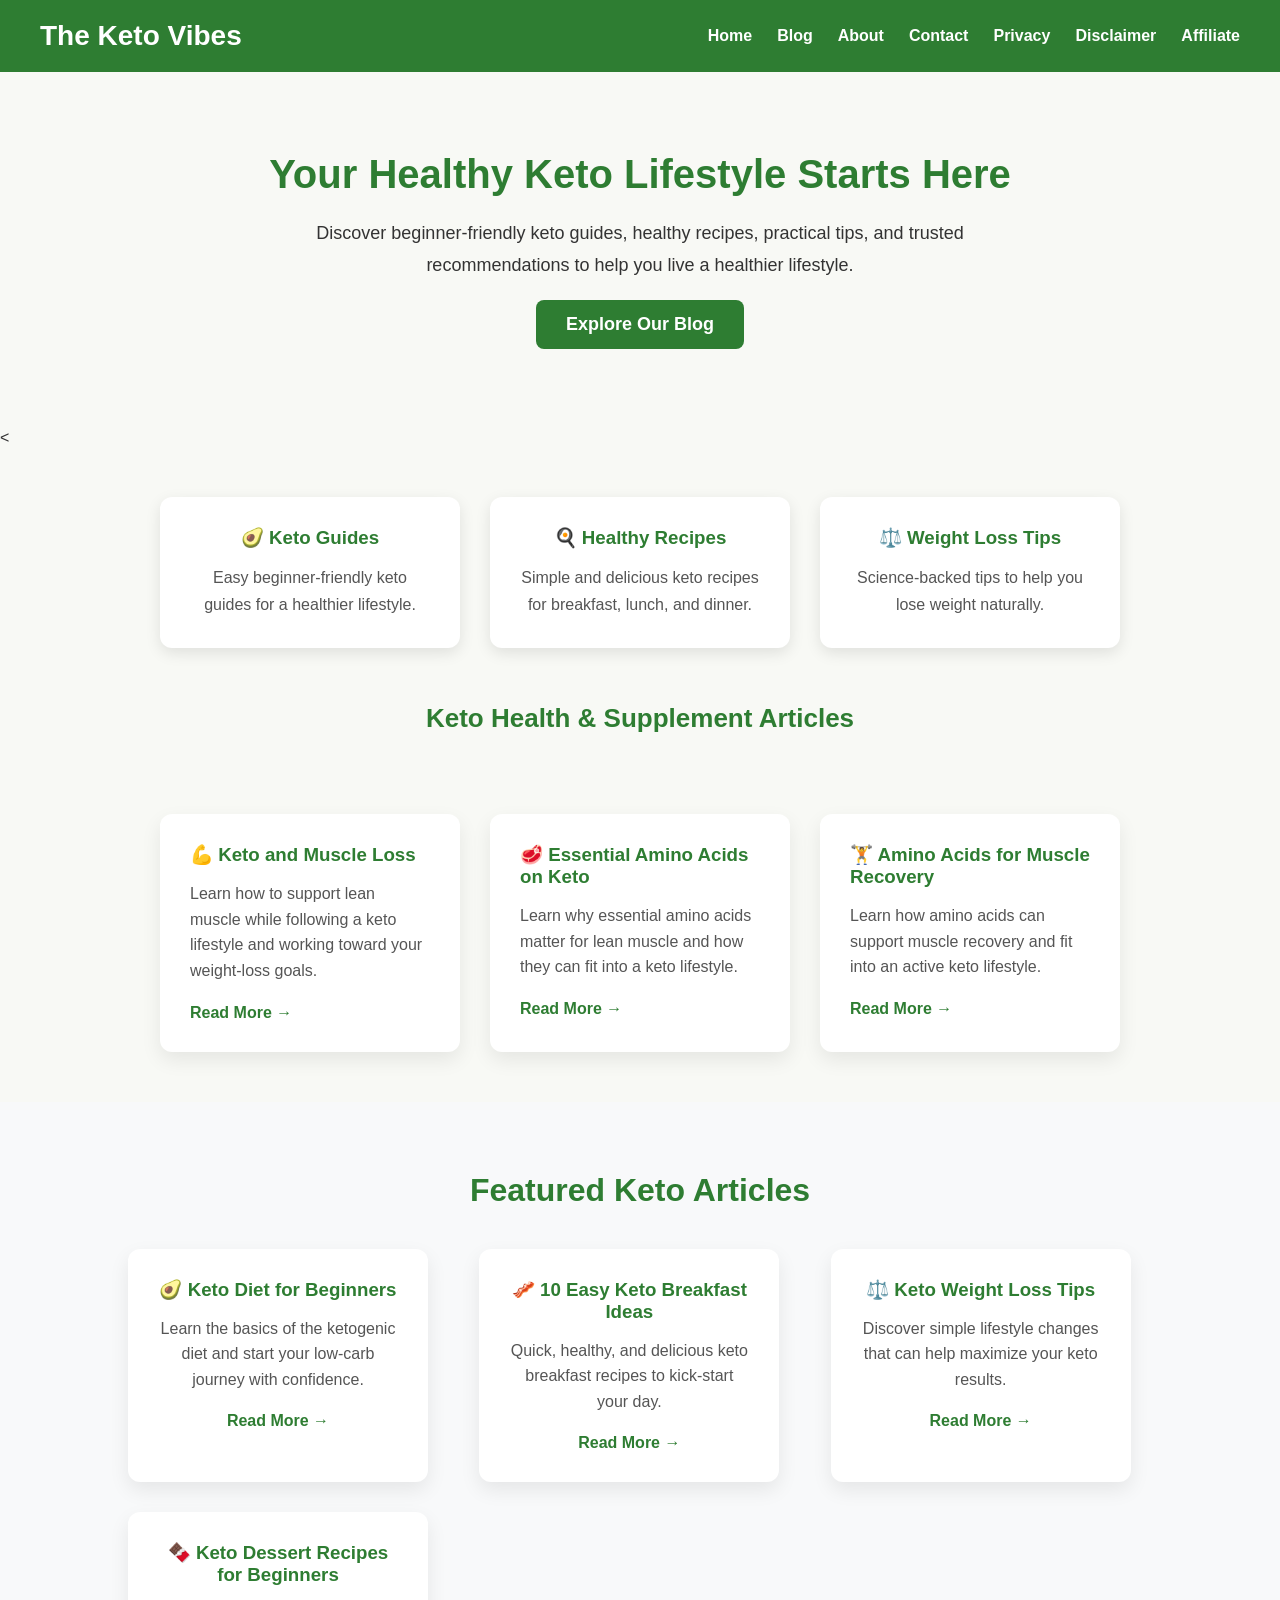
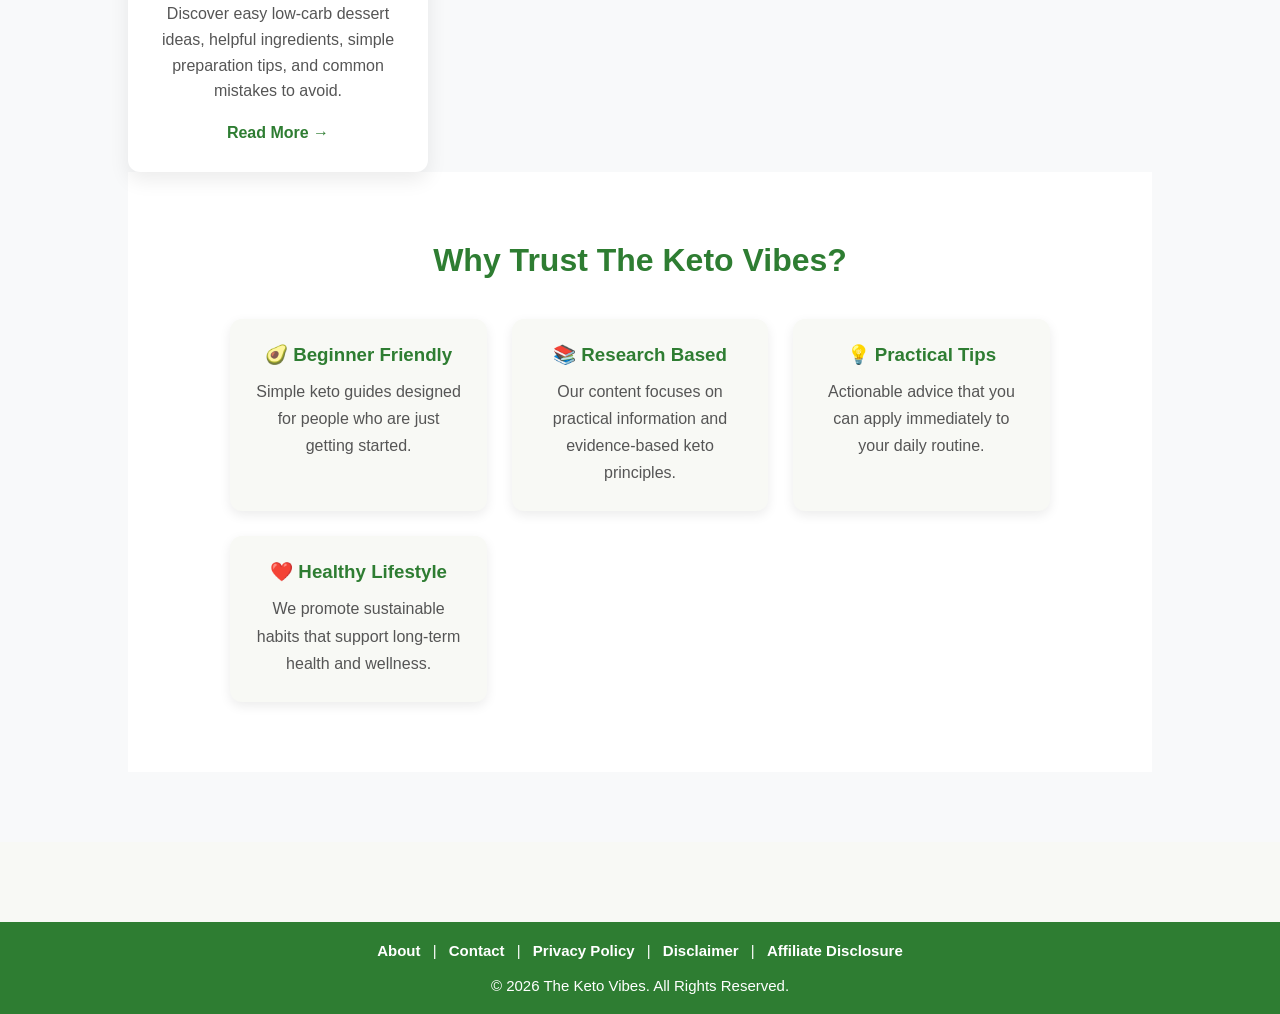
==== commit 00c05b7f: "Improve homepage article sections" ====
--- a/index.html
+++ b/index.html
@@ -49,19 +49,19 @@
 <<section class="features">
 
     <div class="feature-card">
-        <h3>🥑 Keto Guides</h3>
-        <p>Easy beginner-friendly keto guides for a healthier lifestyle.</p>
-    </div>
+    <h3>🥑 Keto Guides</h3>
+    <p>Easy beginner-friendly keto guides for a healthier lifestyle.</p>
+</div>
 
-    <div class="feature-card">
-        <h3>🍳 Healthy Recipes</h3>
-        <p>Simple and delicious keto recipes for breakfast, lunch, and dinner.</p>
-    </div>
+<div class="feature-card">
+    <h3>🍳 Healthy Recipes</h3>
+    <p>Simple and delicious keto recipes for breakfast, lunch, and dinner.</p>
+</div>
 
-    <div class="feature-card">
-        <h3>⚖️ Weight Loss Tips</h3>
-        <p>Science-backed tips to help you lose weight naturally.</p>
-    </div>
+<div class="feature-card">
+    <h3>⚖️ Weight Loss Tips</h3>
+    <p>Science-backed tips to help you lose weight naturally.</p>
+</div>
 
 </section>
 <h2 class="section-title">Keto Health & Supplement Articles</h2>
--- a/style.css
+++ b/style.css
@@ -116,11 +116,25 @@
     box-shadow: 0 5px 15px rgba(0,0,0,0.1);
     transition: 0.3s;
 }
-
+.feature-link {
+    text-decoration: none;
+    color: inherit;
+    display: block;
+}
+
+.feature-link:hover {
+    transform: translateY(-3px);
+}
 .feature-card:hover {
     transform: translateY(-8px);
 }
-
+.section-title {
+    text-align: center;
+    color: #2e7d32;
+    font-size: 26px;
+    font-weight: 700;
+    margin: 5px 0 30px;
+}
 .feature-card h3 {
     color: #2e7d32;
     margin-bottom: 15px;
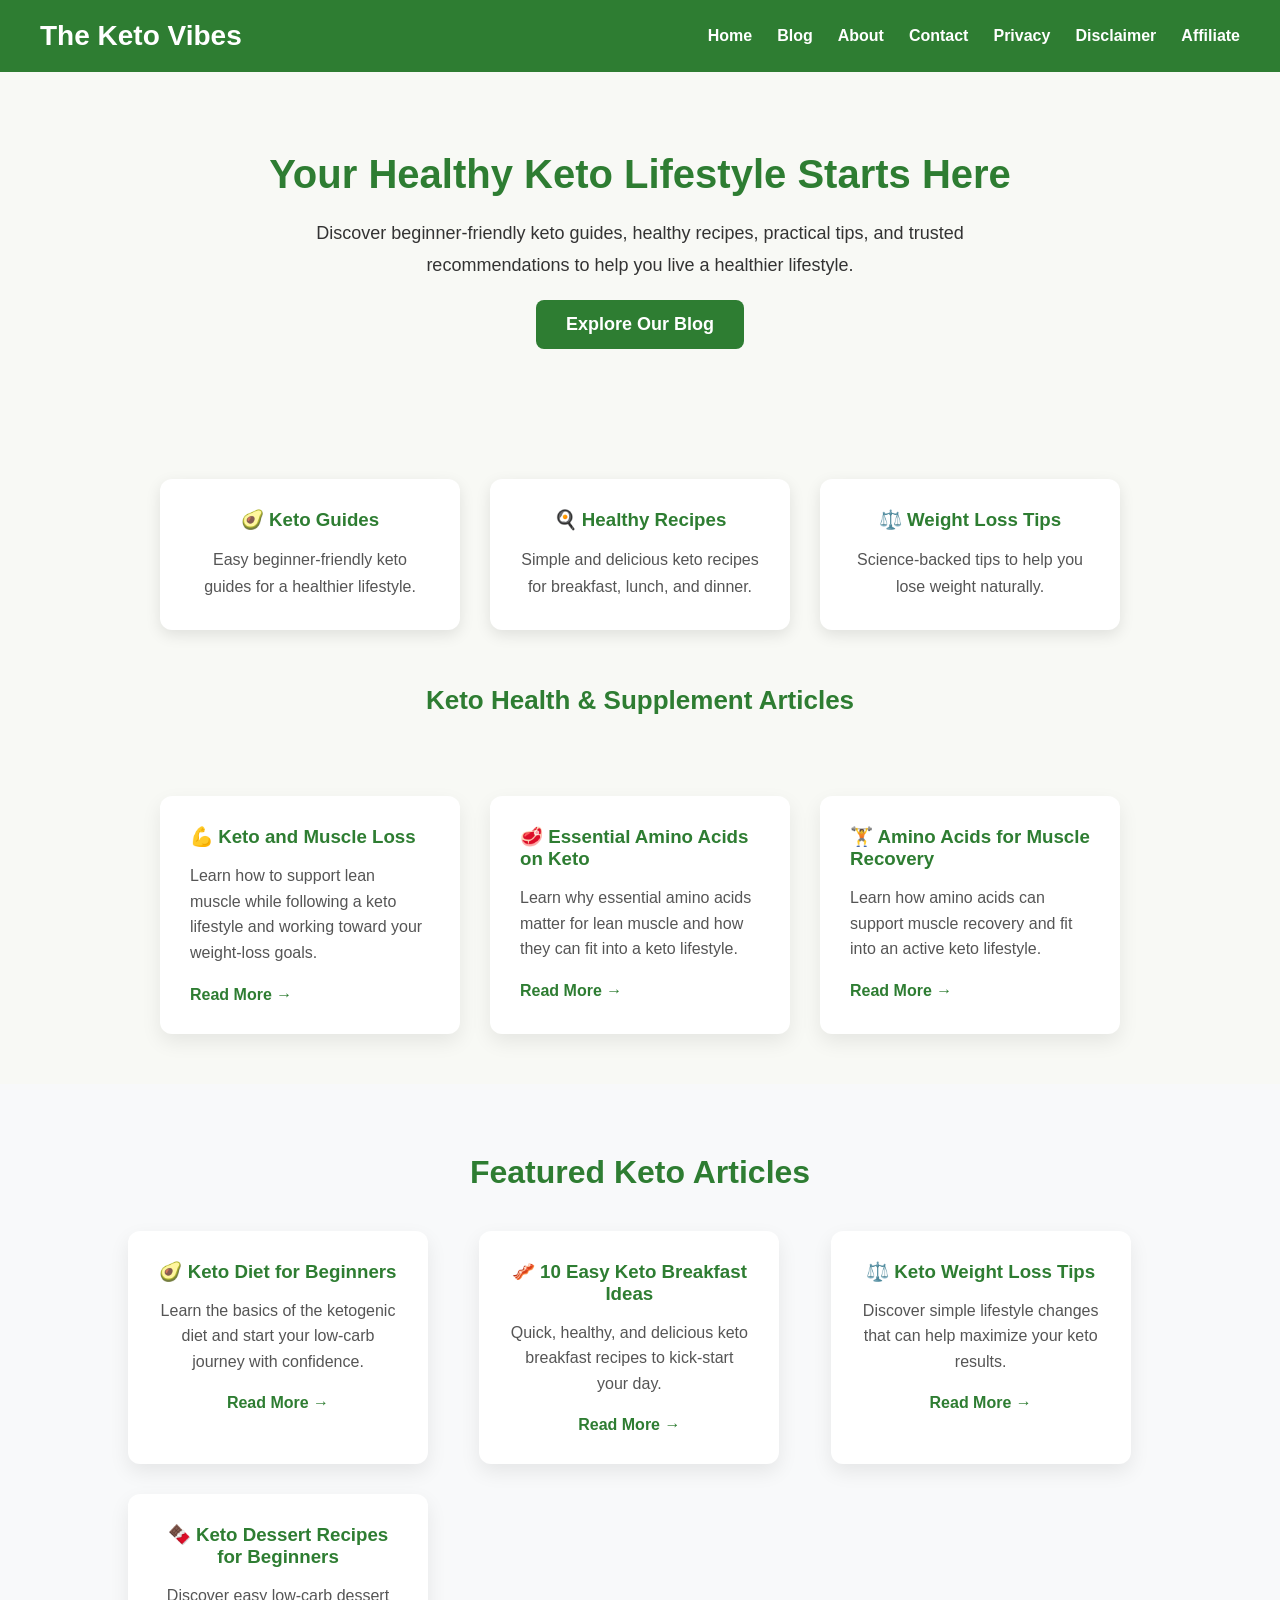
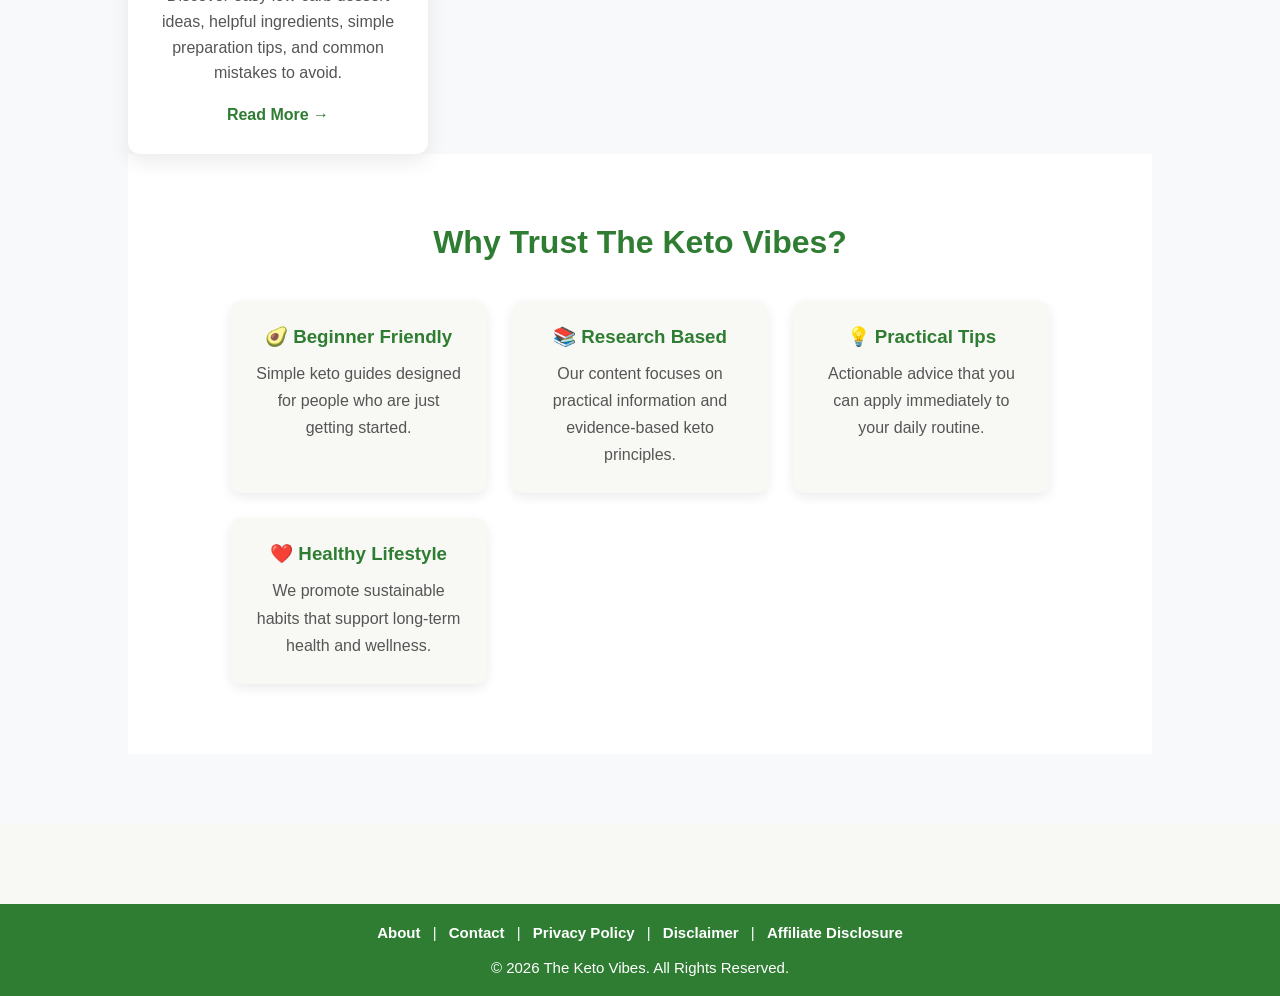
==== commit c984fb6f: "added pinterest tag" ====
--- a/index.html
+++ b/index.html
@@ -5,6 +5,9 @@
     <meta charset="UTF-8">
     <meta name="viewport" content="width=device-width, initial-scale=1.0">
     <title>The Keto Vibes</title>
+
+    <!-- Pinterest Verification Code -->
+    <meta name="p:domain_verify" content="71bf4c301d4aaff3ac8f7d37839d0670"/>
 
     <link rel="stylesheet" href="style.css">
 </head>
@@ -46,7 +49,7 @@
     </a>
 
 </section>
-<<section class="features">
+<section class="features">
 
     <div class="feature-card">
     <h3>🥑 Keto Guides</h3>
@@ -161,4 +164,4 @@
 
 </body>
 
-</html>+</html>
